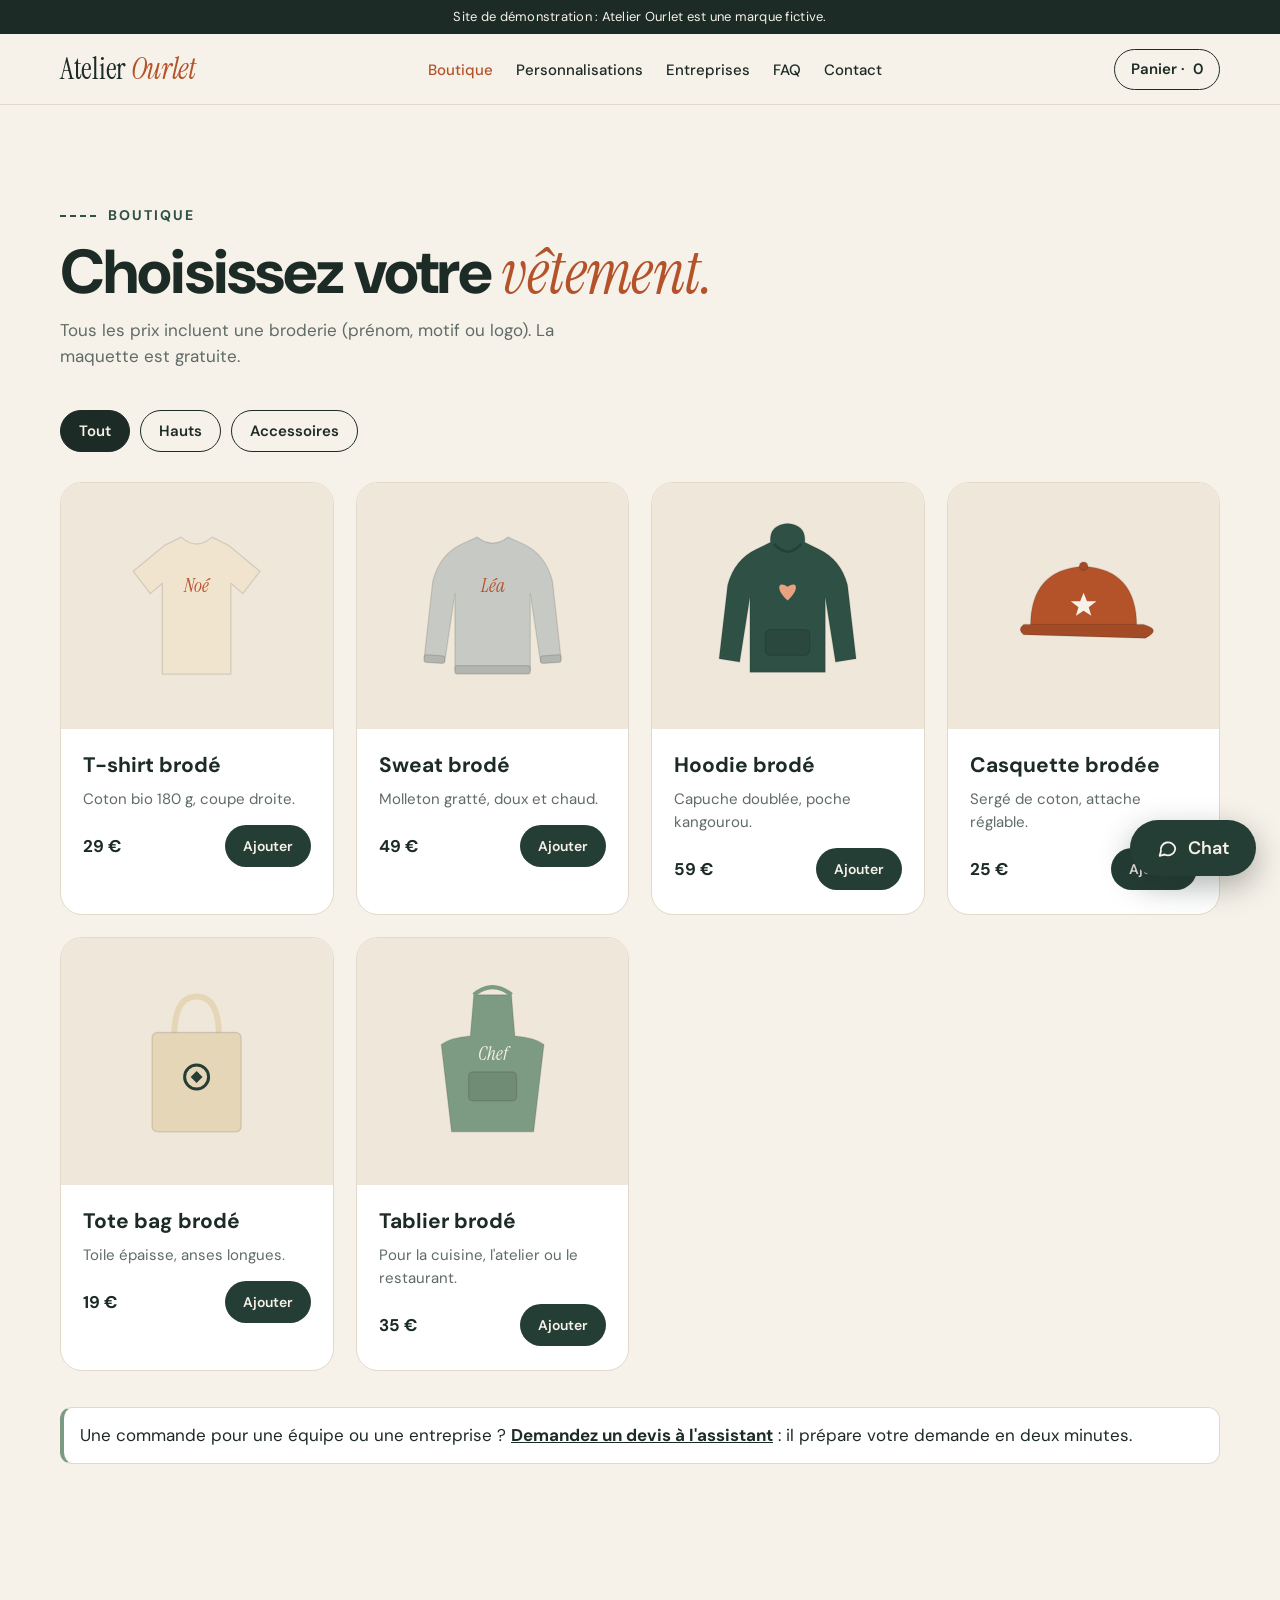
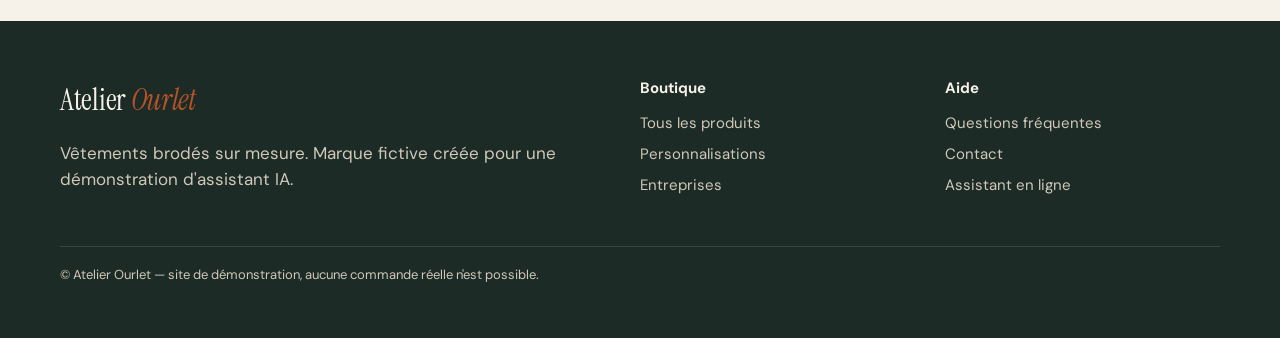
==== boutique.html @ b1e124c6 "Boutique : filtres Hauts/Accessoires réparés ; limite chat portée à 20/min par connexion - [hidden] " ====
<!doctype html>
<html lang="fr">
<head>
  <meta charset="utf-8">
  <meta name="viewport" content="width=device-width, initial-scale=1, viewport-fit=cover">
  <title>Boutique — Atelier Ourlet (démo)</title>
  <link rel="preconnect" href="https://fonts.googleapis.com">
  <link rel="preconnect" href="https://fonts.gstatic.com" crossorigin>
  <link href="https://fonts.googleapis.com/css2?family=DM+Sans:wght@400;500;600;700;800&family=Instrument+Serif:ital@0;1&display=swap" rel="stylesheet">
  <link rel="stylesheet" href="style.css?v=fix-20261122">
  <link rel="stylesheet" href="chat-widget.css?v=resize2-20261122">
  <link rel="stylesheet" href="animations.css">
</head>
<body>
  <div class="demo-bar">Site de démonstration : Atelier Ourlet est une marque fictive.</div>

  <nav class="nav">
    <div class="wrap">
      <a class="logo" href="index.html">Atelier <em>Ourlet</em></a>
      <ul>
        <li><a href="boutique.html" aria-current="page">Boutique</a></li>
        <li><a href="personnalisations.html">Personnalisations</a></li>
        <li><a href="entreprises.html">Entreprises</a></li>
        <li><a href="faq.html">FAQ</a></li>
        <li><a href="contact.html">Contact</a></li>
      </ul>
      <a class="cart" href="boutique.html">Panier · <span id="cart-count">0</span></a>
    </div>
  </nav>

  <main>
    <section>
      <div class="wrap">
        <div class="section-head">
          <div>
            <p class="eyebrow">Boutique</p>
            <h2>Choisissez votre <em>vêtement.</em></h2>
            <p class="lead">Tous les prix incluent une broderie (prénom, motif ou logo). La maquette est gratuite.</p>
          </div>
        </div>

        <div class="filters" role="group" aria-label="Filtrer les produits">
          <button type="button" aria-pressed="true" data-filter="all">Tout</button>
          <button type="button" aria-pressed="false" data-filter="haut">Hauts</button>
          <button type="button" aria-pressed="false" data-filter="accessoire">Accessoires</button>
        </div>

        <div class="grid" id="products">
          <article class="card" data-cat="haut">
            <div class="art"><div class="g" data-type="tshirt" data-color="#f0e4cf" data-motif="Noé"></div></div>
            <div class="body"><h3>T-shirt brodé</h3><p>Coton bio 180 g, coupe droite.</p><div class="price"><span>29 €</span><button class="btn btn-dark add" style="padding:10px 16px;font-size:14px" type="button">Ajouter</button></div></div>
          </article>
          <article class="card" data-cat="haut">
            <div class="art"><div class="g" data-type="sweat" data-color="#c7c9c4" data-motif="Léa"></div></div>
            <div class="body"><h3>Sweat brodé</h3><p>Molleton gratté, doux et chaud.</p><div class="price"><span>49 €</span><button class="btn btn-dark add" style="padding:10px 16px;font-size:14px" type="button">Ajouter</button></div></div>
          </article>
          <article class="card" data-cat="haut">
            <div class="art"><div class="g" data-type="hoodie" data-color="#2f5045" data-motif="♥" data-thread="#e9a27f"></div></div>
            <div class="body"><h3>Hoodie brodé</h3><p>Capuche doublée, poche kangourou.</p><div class="price"><span>59 €</span><button class="btn btn-dark add" style="padding:10px 16px;font-size:14px" type="button">Ajouter</button></div></div>
          </article>
          <article class="card" data-cat="accessoire">
            <div class="art"><div class="g" data-type="cap" data-color="#b4532a" data-motif="★" data-thread="#f6f1e9"></div></div>
            <div class="body"><h3>Casquette brodée</h3><p>Sergé de coton, attache réglable.</p><div class="price"><span>25 €</span><button class="btn btn-dark add" style="padding:10px 16px;font-size:14px" type="button">Ajouter</button></div></div>
          </article>
          <article class="card" data-cat="accessoire">
            <div class="art"><div class="g" data-type="tote" data-color="#e6d6b8" data-motif="logo" data-thread="#243d35"></div></div>
            <div class="body"><h3>Tote bag brodé</h3><p>Toile épaisse, anses longues.</p><div class="price"><span>19 €</span><button class="btn btn-dark add" style="padding:10px 16px;font-size:14px" type="button">Ajouter</button></div></div>
          </article>
          <article class="card" data-cat="accessoire">
            <div class="art"><div class="g" data-type="apron" data-color="#7d9b82" data-motif="Chef" data-thread="#f6f1e9"></div></div>
            <div class="body"><h3>Tablier brodé</h3><p>Pour la cuisine, l'atelier ou le restaurant.</p><div class="price"><span>35 €</span><button class="btn btn-dark add" style="padding:10px 16px;font-size:14px" type="button">Ajouter</button></div></div>
          </article>
        </div>

        <p class="notice" style="margin-top:36px">Une commande pour une équipe ou une entreprise ? <a href="#" data-open-chat><strong>Demandez un devis à l'assistant</strong></a> : il prépare votre demande en deux minutes.</p>
      </div>
    </section>
  </main>

  <footer>
    <div class="wrap">
      <div class="cols">
        <div>
          <a class="logo" href="index.html">Atelier <em>Ourlet</em></a>
          <p>Vêtements brodés sur mesure. Marque fictive créée pour une démonstration d'assistant IA.</p>
        </div>
        <div><h4>Boutique</h4><ul><li><a href="boutique.html">Tous les produits</a></li><li><a href="personnalisations.html">Personnalisations</a></li><li><a href="entreprises.html">Entreprises</a></li></ul></div>
        <div><h4>Aide</h4><ul><li><a href="faq.html">Questions fréquentes</a></li><li><a href="contact.html">Contact</a></li><li><a href="#" data-open-chat>Assistant en ligne</a></li></ul></div>
      </div>
      <p class="small">© Atelier Ourlet — site de démonstration, aucune commande réelle n'est possible.</p>
    </div>
  </footer>

  <script src="garments.js"></script>
  <script src="chat-widget.js?v=limit-20261122"></script>
  <script src="site.js"></script>
  <script>
    // Filtres
    const buttons = document.querySelectorAll('.filters button');
    buttons.forEach(b => b.addEventListener('click', () => {
      buttons.forEach(x => x.setAttribute('aria-pressed', String(x === b)));
      document.querySelectorAll('#products .card').forEach(c => {
        c.hidden = b.dataset.filter !== 'all' && c.dataset.cat !== b.dataset.filter;
      });
    }));
    // Panier (démo)
    let count = 0;
    document.querySelectorAll('.add').forEach(btn => btn.addEventListener('click', () => {
      count++;
      document.getElementById('cart-count').textContent = count;
      btn.textContent = 'Ajouté ✓';
      setTimeout(() => (btn.textContent = 'Ajouter'), 1200);
    }));
  </script>
</body>
</html>
---- style.css ----
:root {
  --cream: #f6f1e9;
  --cream-2: #efe7da;
  --ink: #1d2b26;
  --green: #243d35;
  --green-2: #2f5045;
  --terra: #b4532a;
  --terra-2: #9a4420;
  --sage: #7d9b82;
  --line: #e2d9ca;
  --muted: #5f6b66;
  --radius: 28px;
  --serif: "Instrument Serif", Georgia, "Times New Roman", serif;
  --sans: "DM Sans", system-ui, -apple-system, "Segoe UI", Roboto, sans-serif;
}

* { box-sizing: border-box; }
[hidden] { display: none !important; }
html { scroll-behavior: smooth; }
body {
  margin: 0; background: var(--cream); color: var(--ink);
  font-family: var(--sans); font-size: 17px; line-height: 1.55;
}
img, svg { max-width: 100%; display: block; }
a { color: inherit; }
.wrap { max-width: 1200px; margin: 0 auto; padding-inline: 20px; }

/* Bandeau démo */
.demo-bar {
  background: var(--ink); color: var(--cream); text-align: center;
  font-size: 13px; padding: 7px 16px; letter-spacing: .02em;
}

/* Navigation */
.nav { position: sticky; top: 0; z-index: 50; background: rgba(246,241,233,.92); backdrop-filter: blur(8px); border-bottom: 1px solid var(--line); }
.nav .wrap { display: flex; align-items: center; justify-content: space-between; gap: 20px; height: 70px; }
.logo { font-family: var(--serif); font-size: 30px; text-decoration: none; letter-spacing: -.01em; }
.logo em { color: var(--terra); }
.nav ul { list-style: none; display: flex; gap: 28px; margin: 0; padding: 0; }
.nav ul a { text-decoration: none; font-weight: 500; font-size: 15px; }
.nav ul a:hover, .nav ul a[aria-current="page"] { color: var(--terra); }
.cart { display: inline-flex; align-items: center; gap: 8px; text-decoration: none; font-weight: 600; font-size: 15px; border: 1.5px solid var(--ink); border-radius: 999px; padding: 8px 16px; }
@media (max-width: 760px) { .nav ul { display: none; } }

/* Boutons */
.btn {
  display: inline-flex; align-items: center; gap: 12px; text-decoration: none; cursor: pointer;
  font: 600 17px var(--sans); border-radius: 999px; padding: 18px 30px; border: 2px solid transparent;
  transition: transform .15s ease, background .15s ease;
}
.btn:hover { transform: translateY(-1px); }
.btn-terra { background: var(--terra); color: #fff; }
.btn-terra:hover { background: var(--terra-2); }
.btn-ghost { border-color: currentColor; color: inherit; background: transparent; }
.btn-dark { background: var(--green); color: var(--cream); }
.link-dash { font-weight: 600; text-decoration: none; border-bottom: 2px dotted currentColor; padding-bottom: 2px; }

/* Hero */
.hero { margin-top: 20px; }
.hero-card {
  position: relative; overflow: hidden; border-radius: var(--radius);
  background: radial-gradient(circle at 78% 40%, #3b6153 0%, var(--green) 55%, #18291f 100%);
  color: var(--cream); display: grid; grid-template-columns: 1.2fr .8fr; align-items: center; gap: 24px;
  padding: clamp(36px, 6vw, 80px);
}
.hero h1 { font-size: clamp(40px, 6vw, 76px); line-height: .98; margin: 0; letter-spacing: -.03em; font-weight: 800; }
.hero h1 em { display: block; font-family: var(--serif); font-weight: 400; font-style: italic; letter-spacing: -.01em; font-size: 1.12em; color: #f2e6d3; }
.stitch { height: 4px; width: min(380px, 70%); margin: 22px 0 26px; background: repeating-linear-gradient(90deg, var(--sage) 0 18px, transparent 18px 28px); border-radius: 2px; }
.hero p { font-size: clamp(17px, 1.6vw, 21px); max-width: 520px; margin: 0 0 32px; color: #e9e2d6; }
.hero .actions { display: flex; flex-wrap: wrap; gap: 14px; margin-bottom: 26px; }
.hero-art { position: relative; aspect-ratio: 1; }
.hero-art .g { position: absolute; filter: drop-shadow(0 20px 30px rgba(0,0,0,.35)); }
.hero-art .g1 { inset: 4% 10% 14% 6%; }
.hero-art .g2 { width: 44%; right: -2%; bottom: 2%; transform: rotate(8deg); }
@media (max-width: 860px) { .hero-card { grid-template-columns: 1fr; } .hero-art { max-width: 360px; } }

.trust { display: flex; flex-wrap: wrap; justify-content: center; gap: 14px 44px; padding: 34px 0 10px; font-weight: 600; font-size: 18px; }
.trust span::before { content: ""; display: inline-block; width: 9px; height: 9px; border-radius: 50%; background: var(--sage); margin-right: 12px; vertical-align: middle; }

/* Sections */
section { padding-block: clamp(56px, 8vw, 100px); }
.eyebrow { font-size: 14px; letter-spacing: .14em; text-transform: uppercase; color: var(--green-2); font-weight: 700; display: flex; align-items: center; gap: 12px; margin: 0 0 14px; }
.eyebrow::before { content: ""; width: 36px; border-top: 2px dashed var(--green-2); }
h2 { font-size: clamp(34px, 5vw, 62px); line-height: 1; letter-spacing: -.03em; margin: 0; font-weight: 800; }
h2 em { font-family: var(--serif); font-weight: 400; font-style: italic; color: var(--terra); letter-spacing: -.01em; }
.section-head { display: flex; flex-wrap: wrap; align-items: end; justify-content: space-between; gap: 20px; margin-bottom: 40px; }
.lead { color: var(--muted); max-width: 560px; margin: 14px 0 0; }

/* Cartes */
.grid { display: grid; gap: 22px; grid-template-columns: repeat(auto-fill, minmax(250px, 1fr)); }
.card { background: #fff; border: 1px solid var(--line); border-radius: 22px; overflow: hidden; display: flex; flex-direction: column; transition: transform .2s ease, box-shadow .2s ease; }
.card:hover { transform: translateY(-4px); box-shadow: 0 18px 40px rgba(29,43,38,.1); }
.card .art { background: var(--cream-2); padding: 26px; aspect-ratio: 1.1; display: grid; place-items: center; }
.card .art .g { width: 78%; }
.card .body { padding: 20px 22px 24px; }
.card h3 { margin: 0 0 6px; font-size: 21px; }
.card p { margin: 0; color: var(--muted); font-size: 15px; }
.card .price { margin-top: 14px; display: flex; justify-content: space-between; align-items: center; font-weight: 700; }
.tag { font-size: 12px; font-weight: 700; background: var(--cream-2); border-radius: 999px; padding: 5px 11px; color: var(--green-2); }

/* Étapes */
.steps { display: grid; gap: 22px; grid-template-columns: repeat(auto-fit, minmax(240px, 1fr)); counter-reset: s; }
.step { border-top: 2px dashed var(--ink); padding-top: 22px; }
.step::before { counter-increment: s; content: "0" counter(s); font-family: var(--serif); font-style: italic; font-size: 46px; color: var(--terra); display: block; line-height: 1; margin-bottom: 12px; }
.step h3 { margin: 0 0 8px; font-size: 22px; }
.step p { margin: 0; color: var(--muted); }

/* Bloc entreprises */
.pro { background: var(--green); color: var(--cream); border-radius: var(--radius); padding: clamp(32px, 5vw, 64px); display: grid; grid-template-columns: 1fr 1fr; gap: 40px; align-items: center; }
.pro h2 { color: var(--cream); }
.pro h2 em { color: #e9a27f; }
.pro p { color: #ddd5c7; }
.pro .eyebrow { color: #b9cfbd; }
.pro .eyebrow::before { border-color: #b9cfbd; }
.table-wrap { overflow-x: auto; }
table.tiers { width: 100%; border-collapse: collapse; font-size: 16px; }
.tiers th, .tiers td { text-align: left; padding: 14px 10px; border-bottom: 1px solid rgba(246,241,233,.18); }
.tiers th { font-size: 13px; text-transform: uppercase; letter-spacing: .1em; color: #b9cfbd; }
.tiers td:last-child { font-weight: 700; }
@media (max-width: 860px) { .pro { grid-template-columns: 1fr; } }

/* FAQ */
.faq { max-width: 860px; }
.faq details { border-bottom: 1px solid var(--line); padding: 20px 0; }
.faq summary { cursor: pointer; font-weight: 700; font-size: 19px; list-style: none; display: flex; justify-content: space-between; gap: 16px; }
.faq summary::after { content: "+"; font-size: 26px; line-height: 1; color: var(--terra); }
.faq details[open] summary::after { content: "–"; }
.faq p { color: var(--muted); margin: 12px 0 0; }

/* Formulaire */
.form { display: grid; gap: 16px; max-width: 640px; }
.form label { display: grid; gap: 6px; font-weight: 600; font-size: 15px; }
.form input, .form select, .form textarea {
  font: 16px var(--sans); padding: 14px 16px; border-radius: 14px; border: 1.5px solid var(--line); background: #fff; color: var(--ink);
}
.form input:focus, .form select:focus, .form textarea:focus { outline: none; border-color: var(--green-2); }
.form .row { display: grid; grid-template-columns: 1fr 1fr; gap: 16px; }
@media (max-width: 600px) { .form .row { grid-template-columns: 1fr; } }
.notice { background: #fff; border: 1px solid var(--line); border-left: 4px solid var(--sage); border-radius: 12px; padding: 14px 16px; }

/* Filtres boutique */
.filters { display: flex; flex-wrap: wrap; gap: 10px; margin-bottom: 30px; }
.filters button { font: 600 15px var(--sans); padding: 10px 18px; border-radius: 999px; border: 1.5px solid var(--ink); background: transparent; color: var(--ink); cursor: pointer; }
.filters button[aria-pressed="true"] { background: var(--ink); color: var(--cream); }

/* Footer */
footer { background: var(--ink); color: #cfc8bb; padding-block: 56px 40px; margin-top: 40px; }
footer .cols { display: grid; gap: 30px; grid-template-columns: 2fr 1fr 1fr; }
footer .logo { color: var(--cream); }
footer h4 { color: var(--cream); margin: 0 0 12px; font-size: 15px; }
footer ul { list-style: none; padding: 0; margin: 0; display: grid; gap: 8px; font-size: 15px; }
footer a { text-decoration: none; }
footer a:hover { color: var(--cream); }
footer .small { font-size: 13px; margin-top: 36px; border-top: 1px solid rgba(255,255,255,.12); padding-top: 18px; }
@media (max-width: 700px) { footer .cols { grid-template-columns: 1fr; } }
---- chat-widget.css ----
/* Bulle de chat — démo */
.cw-launcher {
  position: fixed; right: 24px; bottom: calc(24px + env(safe-area-inset-bottom, 0px)); z-index: 1000;
  display: inline-flex; align-items: center; gap: 10px;
  background: #243d35; color: #f6f1e9; border: 0; border-radius: 999px;
  padding: 16px 26px; font: 600 18px "DM Sans", system-ui, sans-serif; cursor: pointer;
  box-shadow: 0 10px 30px rgba(29,43,38,.35); transition: transform .15s ease, opacity .2s ease;
}
.cw-launcher:hover { transform: translateY(-2px); }
.cw-launcher:focus-visible { outline: 3px solid #b4532a; outline-offset: 3px; }
.cw-launcher svg { width: 22px; height: 22px; }
.cw-launcher.cw-hidden { opacity: 0; pointer-events: none; transform: scale(.9); }

.cw-panel {
  position: fixed; right: 24px; bottom: calc(24px + env(safe-area-inset-bottom, 0px)); z-index: 1001;
  width: min(420px, calc(100vw - 32px)); height: min(600px, calc(100vh - 48px));
  background: #f6f1e9; color: #1d2b26; border-radius: 28px;
  box-shadow: 0 24px 70px rgba(29,43,38,.28), 0 0 0 1px rgba(29,43,38,.06);
  display: flex; flex-direction: column; overflow: hidden;
  font-family: "DM Sans", system-ui, sans-serif;
  transform-origin: bottom right; transition: transform .22s ease, opacity .22s ease, width .22s ease, height .22s ease;
}
.cw-panel[hidden] { display: flex !important; opacity: 0; transform: scale(.92) translateY(10px); pointer-events: none; visibility: hidden; }
.cw-panel.cw-big { width: min(720px, calc(100vw - 32px)); height: calc(100vh - 48px); }

.cw-head { display: flex; align-items: center; justify-content: space-between; padding: 16px 16px 6px 18px; }
.cw-brand { background: #1d2b26; color: #f6f1e9; border-radius: 999px; padding: 9px 18px; font-weight: 600; font-size: 15px; }
.cw-tools { display: flex; gap: 10px; }
.cw-tools button {
  width: 40px; height: 40px; border-radius: 50%; border: 0; background: #fff; color: #1d2b26; cursor: pointer;
  display: grid; place-items: center; box-shadow: 0 2px 8px rgba(29,43,38,.12);
}
.cw-tools button:hover { background: #efe7da; }
.cw-tools svg { width: 18px; height: 18px; }

.cw-body { flex: 1; overflow-y: auto; padding: 10px 20px 8px; display: flex; flex-direction: column; gap: 10px; }

.cw-welcome { display: grid; grid-template-columns: 1fr 132px; gap: 8px; align-items: center; min-height: 190px; }
.cw-welcome p { margin: 0 0 12px; font-size: 16px; line-height: 1.5; }
.cw-polaroids { position: relative; height: 180px; }
.cw-pol { position: absolute; width: 92px; background: #fff; padding: 6px 6px 8px; border-radius: 6px; box-shadow: 0 6px 18px rgba(0,0,0,.14); text-align: center; font-size: 10.5px; line-height: 1.2; }
.cw-pol .g { background: #efe7da; border-radius: 3px; padding: 6px; margin-bottom: 5px; }
.cw-pol.p1 { left: 0; top: 0; transform: rotate(-3deg); z-index: 2; }
.cw-pol.p2 { right: -6px; top: 40px; transform: rotate(7deg); }

.cw-msg { max-width: 86%; padding: 11px 15px; border-radius: 18px; font-size: 15px; line-height: 1.45; white-space: pre-wrap; word-wrap: break-word; }
.cw-bot { background: #fff; align-self: flex-start; border-bottom-left-radius: 6px; }
.cw-user { background: #243d35; color: #f6f1e9; align-self: flex-end; border-bottom-right-radius: 6px; }
.cw-summary { align-self: stretch; max-width: 100%; background: #fff; border: 1.5px dashed #7d9b82; border-radius: 16px; padding: 14px 16px; font-size: 14px; }
.cw-summary strong { display: block; margin-bottom: 8px; color: #243d35; letter-spacing: .06em; font-size: 12px; text-transform: uppercase; }
.cw-summary dl { margin: 0; display: grid; grid-template-columns: auto 1fr; gap: 4px 12px; }
.cw-summary dt { color: #5f6b66; }
.cw-summary dd { margin: 0; font-weight: 600; }
.cw-typing { display: inline-flex; gap: 4px; }
.cw-typing i { width: 7px; height: 7px; border-radius: 50%; background: #7d9b82; animation: cw-b 1s infinite ease-in-out; }
.cw-typing i:nth-child(2) { animation-delay: .15s; } .cw-typing i:nth-child(3) { animation-delay: .3s; }
@keyframes cw-b { 0%, 80%, 100% { opacity: .3; transform: translateY(0); } 40% { opacity: 1; transform: translateY(-3px); } }

.cw-legal { font-size: 11.5px; color: #8a918d; padding: 0 22px 12px; line-height: 1.4; text-align: center; }
.cw-chips { display: flex; gap: 8px; overflow-x: auto; padding: 4px 16px 10px; scrollbar-width: none; }
.cw-chips::-webkit-scrollbar { display: none; }
.cw-chips button {
  flex: none; background: transparent; border: 1.5px solid #e2d9ca; border-radius: 999px; padding: 9px 15px;
  font: 600 14px "DM Sans", system-ui, sans-serif; color: #1d2b26; cursor: pointer;
}
.cw-chips button:hover { background: #fff; border-color: #c9bfae; }

.cw-form { display: flex; gap: 8px; align-items: center; margin: 6px 14px 8px; background: #fff; border: 1.5px solid #e2d9ca; border-radius: 999px; padding: 6px 6px 6px 18px; }
.cw-form:focus-within { border-color: #243d35; }
.cw-form input { flex: 1; min-width: 0; border: 0; outline: none; background: transparent; font: 16px "DM Sans", system-ui, sans-serif; color: #1d2b26; padding: 10px 0; }
.cw-form button { width: 42px; height: 42px; border-radius: 50%; border: 0; background: #b4532a; color: #fff; cursor: pointer; display: grid; place-items: center; flex: none; }
.cw-form button:disabled { background: #d8cfc1; cursor: default; }
.cw-form svg { width: 18px; height: 18px; }

@media (max-width: 520px) {
  .cw-launcher { right: 16px; bottom: calc(16px + env(safe-area-inset-bottom, 0px)); }
  .cw-panel, .cw-panel.cw-big { right: 0; bottom: 0; width: 100vw; height: 100dvh; border-radius: 0; }
  .cw-welcome { grid-template-columns: 1fr 110px; }
}

/* Cartes produits affichées dans le chat */
.cw-products { flex: none; display: flex; gap: 10px; overflow-x: auto; padding: 2px 2px 6px; align-self: stretch; scrollbar-width: thin; }
.cw-prod {
  flex: none; width: 124px; background: #fff; border: 1px solid #e2d9ca; border-radius: 16px; padding: 8px 8px 10px;
  text-decoration: none; color: #1d2b26; display: flex; flex-direction: column; gap: 4px;
  transition: transform .15s ease, box-shadow .15s ease;
}
.cw-prod:hover { transform: translateY(-2px); box-shadow: 0 8px 18px rgba(29,43,38,.12); }
.cw-prod .g { background: #efe7da; border-radius: 10px; padding: 8px; aspect-ratio: 1; }
.cw-prod-name { font-size: 13px; font-weight: 600; line-height: 1.25; }
.cw-prod-price { font-size: 13px; color: #b4532a; font-weight: 700; }

/* Boutons de réponse proposés par l'assistant */
.cw-choices { flex: none; display: flex; flex-wrap: wrap; gap: 8px; align-self: stretch; justify-content: flex-end; padding: 2px 0 4px; }
.cw-choices button {
  background: #fff; border: 1.5px solid #243d35; color: #243d35; border-radius: 999px;
  padding: 9px 15px; font: 600 14px "DM Sans", system-ui, sans-serif; cursor: pointer;
  transition: background .15s ease, color .15s ease, transform .15s ease;
  animation: cw-pop .25s ease both;
}
.cw-choices button:nth-child(2) { animation-delay: .05s; }
.cw-choices button:nth-child(3) { animation-delay: .1s; }
.cw-choices button:nth-child(4) { animation-delay: .15s; }
.cw-choices button:hover { background: #243d35; color: #f6f1e9; transform: translateY(-1px); }
.cw-choices button:focus-visible { outline: 3px solid #b4532a; outline-offset: 2px; }
@keyframes cw-pop { from { opacity: 0; transform: translateY(6px); } to { opacity: 1; transform: none; } }
@media (prefers-reduced-motion: reduce) { .cw-choices button { animation: none; } }

/* Redimensionnement à la souris (bords haut / gauche, coin haut-gauche) */
.cw-rz { position: absolute; z-index: 5; touch-action: none; }
.cw-rz-top { top: 0; left: 30px; right: 30px; height: 8px; cursor: ns-resize; }
.cw-rz-left { left: 0; top: 30px; bottom: 30px; width: 8px; cursor: ew-resize; }
.cw-rz-corner { top: 5px; left: 5px; width: 24px; height: 24px; cursor: nwse-resize; }
.cw-rz-corner::after {
  content: ""; position: absolute; top: 5px; left: 5px; width: 9px; height: 9px;
  border-top: 2px solid #c9bfae; border-left: 2px solid #c9bfae; border-top-left-radius: 4px;
  opacity: 0; transition: opacity .15s ease;
}
.cw-panel:hover .cw-rz-corner::after, .cw-panel.cw-resizing .cw-rz-corner::after { opacity: 1; }
.cw-panel.cw-resizing { transition: none; user-select: none; }
@media (max-width: 520px) { .cw-rz { display: none; } .cw-panel { width: 100vw !important; height: 100dvh !important; } }
---- animations.css ----
/* Atelier Ourlet — interactions et mise en page enrichie */
:root { --ease-out: cubic-bezier(.22,1,.36,1); }
body { overflow-x: hidden; }
.nav { transition: box-shadow .3s ease, background .3s ease; }
.nav.scrolled { box-shadow: 0 12px 34px rgba(29,43,38,.09); background: rgba(246,241,233,.98); }
.nav ul { gap: clamp(12px, 1.8vw, 28px); }
.nav ul a { transition: color .2s ease; }
.nav ul a[aria-current=page] { color: var(--terra); }
.btn { transition: transform .3s var(--ease-out), background .25s ease, box-shadow .3s ease; }
.btn:hover { transform: translateY(-3px); box-shadow: 0 10px 20px rgba(29,43,38,.1); }
.btn:active { transform: scale(.98); }
.card { transition: transform .45s var(--ease-out), box-shadow .45s ease; }
.card:hover { transform: translateY(-9px); box-shadow: 0 22px 48px rgba(29,43,38,.13); }
.card .g { transition: transform .65s var(--ease-out); }
.card:hover .g { transform: scale(1.065) rotate(-2deg); }
.hero-card { isolation: isolate; }
.hero-card:after { content:""; position:absolute; inset:0; z-index:-1; pointer-events:none; background:radial-gradient(circle at 75% 30%, rgba(255,255,255,.08), transparent 38%); animation: glowShift 8s ease-in-out infinite alternate; }
.hero-art .g1 { animation: floatGentle 6s ease-in-out infinite; }
.hero-art .g2 { animation: floatCap 5s ease-in-out infinite; }
.hero-card h1, .hero-card p, .hero-card .actions, .hero-card .link-dash { animation: riseIn .8s var(--ease-out) both; }
.hero-card p { animation-delay:.12s; }
.hero-card .actions { animation-delay:.22s; }
.hero-card .link-dash { animation-delay:.32s; }
@keyframes riseIn { from { opacity:0; transform:translateY(22px); } to { opacity:1; transform:translateY(0); } }
@keyframes floatGentle { 0%,100% { transform:translateY(0) rotate(-2deg); } 50% { transform:translateY(-14px) rotate(1deg); } }
@keyframes floatCap { 0%,100% { transform:translateY(0) rotate(8deg); } 50% { transform:translateY(-12px) rotate(12deg); } }
@keyframes glowShift { from { opacity:.45; transform:translateX(-3%); } to { opacity:1; transform:translateX(3%); } }
[data-reveal] { opacity:0; transform: translateY(28px); transition: opacity .8s var(--ease-out), transform .8s var(--ease-out); }
[data-reveal].is-visible { opacity:1; transform:translateY(0); }
.inner-hero { padding-block: clamp(65px, 9vw, 118px); background:var(--cream-2); }
.inner-hero-grid { display:grid; grid-template-columns:1.2fr .8fr; align-items:center; gap:clamp(25px,5vw,70px); }
.inner-hero h1 { font-size:clamp(48px,7vw,92px); letter-spacing:-.05em; line-height:.97; margin:0 0 25px; }
.inner-hero h1 em { font-family:var(--serif); font-weight:400; color:var(--terra); }
.inner-hero .lead { font-size:clamp(17px,1.8vw,21px); margin:0 0 28px; }
.inner-hero .actions { display:flex; gap:14px; flex-wrap:wrap; }
.feature-art { display:grid; place-items:center; min-height:360px; border-radius:32px; background:radial-gradient(circle at 50% 40%,#c8d2c2,#96afa0); overflow:hidden; }
.feature-art .g { width:min(78%,390px); filter:drop-shadow(0 28px 23px rgba(30,51,42,.2)); animation:floatGentle 6s ease-in-out infinite; }
.spaced-grid { margin-top:35px; }
.soft-section { background:var(--cream-2); }
.split-feature { display:grid; grid-template-columns:1fr 1fr; gap:clamp(30px,7vw,90px); align-items:center; }
.split-feature .lead { margin-bottom:26px; }
.step-stack { display:grid; gap:12px; }
.step-stack > div { background:#fff; border:1px solid var(--line); border-radius:18px; display:flex; gap:18px; padding:22px 26px; align-items:center; }
.step-stack strong { font-family:var(--serif); font-weight:400; font-style:italic; color:var(--terra); font-size:36px; }
.step-stack span { font-weight:700; }
.cta-banner { display:flex; justify-content:space-between; align-items:center; gap:26px; padding-block:55px; padding-inline:clamp(25px,5vw,65px); background:var(--green); border-radius:28px; color:var(--cream); }
.cta-banner .eyebrow { color:#bad0bd; }
.cta-banner .eyebrow:before { border-color:#bad0bd; }
.cta-banner h2 em { color:#e9a27f; }
.value-grid { display:grid; grid-template-columns:repeat(3,1fr); gap:18px; margin-top:36px; }
.value-grid article { background:#fff; padding:32px; border:1px solid var(--line); border-radius:24px; transition:transform .4s var(--ease-out); }
.value-grid article:hover { transform:translateY(-6px); }
.value-grid article span { color:var(--terra); font-weight:800; }
.value-grid h3 { font-size:23px; line-height:1.2; }
.value-grid p { color:var(--muted); }
.price-surface { background:var(--green); padding:clamp(22px,4vw,45px); color:#fff; border-radius:24px; margin-top:25px; }
.price-surface .tiers th { color:#bad0bd; }
.faq-hero { background:var(--green); color:var(--cream); }
.faq-hero .eyebrow { color:#bed5c2; }
.faq-hero .eyebrow::before { border-color:#bed5c2; }
.faq-hero h1 em { color:#f0b494; }
.faq-hero .lead { color:#e0dfd5; }
.faq-list { margin-top:28px; }
.faq-bottom { margin-top:40px; background:var(--cream-2); padding:30px; border-radius:24px; }
.faq-bottom h3 { font-size:28px; margin:0; }
.faq-bottom p { color:var(--muted); }
.mobile-menu-button { display:none; cursor:pointer; padding:10px 13px; border:1px solid var(--line); border-radius:12px; background:transparent; font:700 15px var(--sans); color:var(--ink); }
.mobile-menu { display:none; }
@media (max-width:950px) {
  .nav .wrap { gap:10px; }
  .nav ul { gap:12px; }
  .nav ul a { font-size:13px; }
  .nav .cart { font-size:13px; padding:7px 12px; }
}
@media (max-width:760px) {
  .nav .wrap { height:65px; }
  .nav .cart { display:none; }
  .mobile-menu-button { display:inline-flex; margin-left:auto; }
  .mobile-menu { display:grid; gap:0; padding:6px 20px 16px; background:var(--cream); border-bottom:1px solid var(--line); }
  .mobile-menu[hidden] { display:none; }
  .mobile-menu a { display:block; padding:12px 6px; text-decoration:none; font-weight:600; border-bottom:1px solid var(--line); }
  .mobile-menu a[aria-current=page] { color:var(--terra); }
  .inner-hero-grid,.split-feature { grid-template-columns:1fr; }
  .inner-hero { padding-block:65px; }
  .feature-art { min-height:260px; }
  .value-grid { grid-template-columns:1fr; }
  .cta-banner { flex-direction:column; align-items:flex-start; }
}
@media (prefers-reduced-motion: reduce) {
  *,*::before,*::after { animation-duration:.01ms!important; animation-iteration-count:1!important; scroll-behavior:auto!important; transition-duration:.01ms!important; }
  [data-reveal] { opacity:1; transform:none; }
}

/* Contact layout and Lyon map */
.contact-section {padding-top:clamp(60px,7vw,100px);padding-bottom:clamp(70px,8vw,110px);}
.contact-intro {margin-bottom:35px;max-width:800px;}
.contact-intro h1 {font-size:clamp(42px,6vw,78px);line-height:1.08;letter-spacing:-.04em;margin:0 0 18px;}
.contact-intro h1 em,.contact-card h2 em,.contact-map-card h2 em {font-family:var(--serif);font-weight:400;color:var(--terra);}
.contact-intro .lead {font-size:clamp(17px,1.7vw,20px);max-width:680px;}
.contact-layout {display:grid;grid-template-columns:minmax(0,1.2fr) minmax(320px,.8fr);gap:24px;align-items:stretch;}
.contact-card,.contact-map-card {min-width:0;padding:clamp(24px,3.2vw,42px);background:#fff;border:1px solid var(--line);border-radius:26px;}
.contact-card h2,.contact-map-card h2 {font-size:clamp(28px,3vw,42px);line-height:1.1;margin:0 0 25px;}
.contact-card .form {max-width:none;}
.contact-card .form input,.contact-card .form select,.contact-card .form textarea {min-width:0;width:100%;}
.contact-card .form :is(input,select,textarea):focus {border-color:var(--terra);box-shadow:0 0 0 4px rgba(180,83,42,.12);outline:none;}
.contact-card .form textarea {resize:vertical;}
.contact-card .form button {justify-self:start;}
.contact-map-card {display:flex;flex-direction:column;gap:15px;}
.contact-map-header p:not(.eyebrow) {margin-top:0;color:var(--muted);}
.contact-map-frame {width:100%;min-height:330px;flex:1;border:0;border-radius:17px;background:var(--cream-2);}
.map-link {font-weight:700;color:var(--terra);text-decoration:none;}
.map-link:hover {text-decoration:underline;}
.map-disclaimer {font-size:13px;color:var(--muted);margin:0;}
/* Hover buttons, with a soft light sweep */
.btn,.filters button,.mobile-menu-button {position:relative;isolation:isolate;overflow:hidden;}
.btn::before,.filters button::before,.mobile-menu-button::before {
 content:"";position:absolute;inset:0;border-radius:inherit;z-index:-1;
 background:linear-gradient(110deg,transparent 10%,rgba(255,255,255,.24) 48%,transparent 77%);
 transform:translateX(-140%) skewX(-15deg);transition:transform .75s cubic-bezier(.18,.73,.23,1);
}
.btn:hover::before,.filters button:hover::before,.mobile-menu-button:hover::before {transform:translateX(140%) skewX(-15deg);}
.btn:focus-visible,.filters button:focus-visible,.mobile-menu-button:focus-visible {outline:3px solid var(--terra);outline-offset:4px;}
@media(max-width:900px){.contact-layout{grid-template-columns:1fr;}.contact-map-frame{min-height:320px;}}
@media(max-width:600px){.contact-section{padding-top:48px;}.contact-card,.contact-map-card{padding:22px;}.contact-intro{margin-bottom:25px;}}
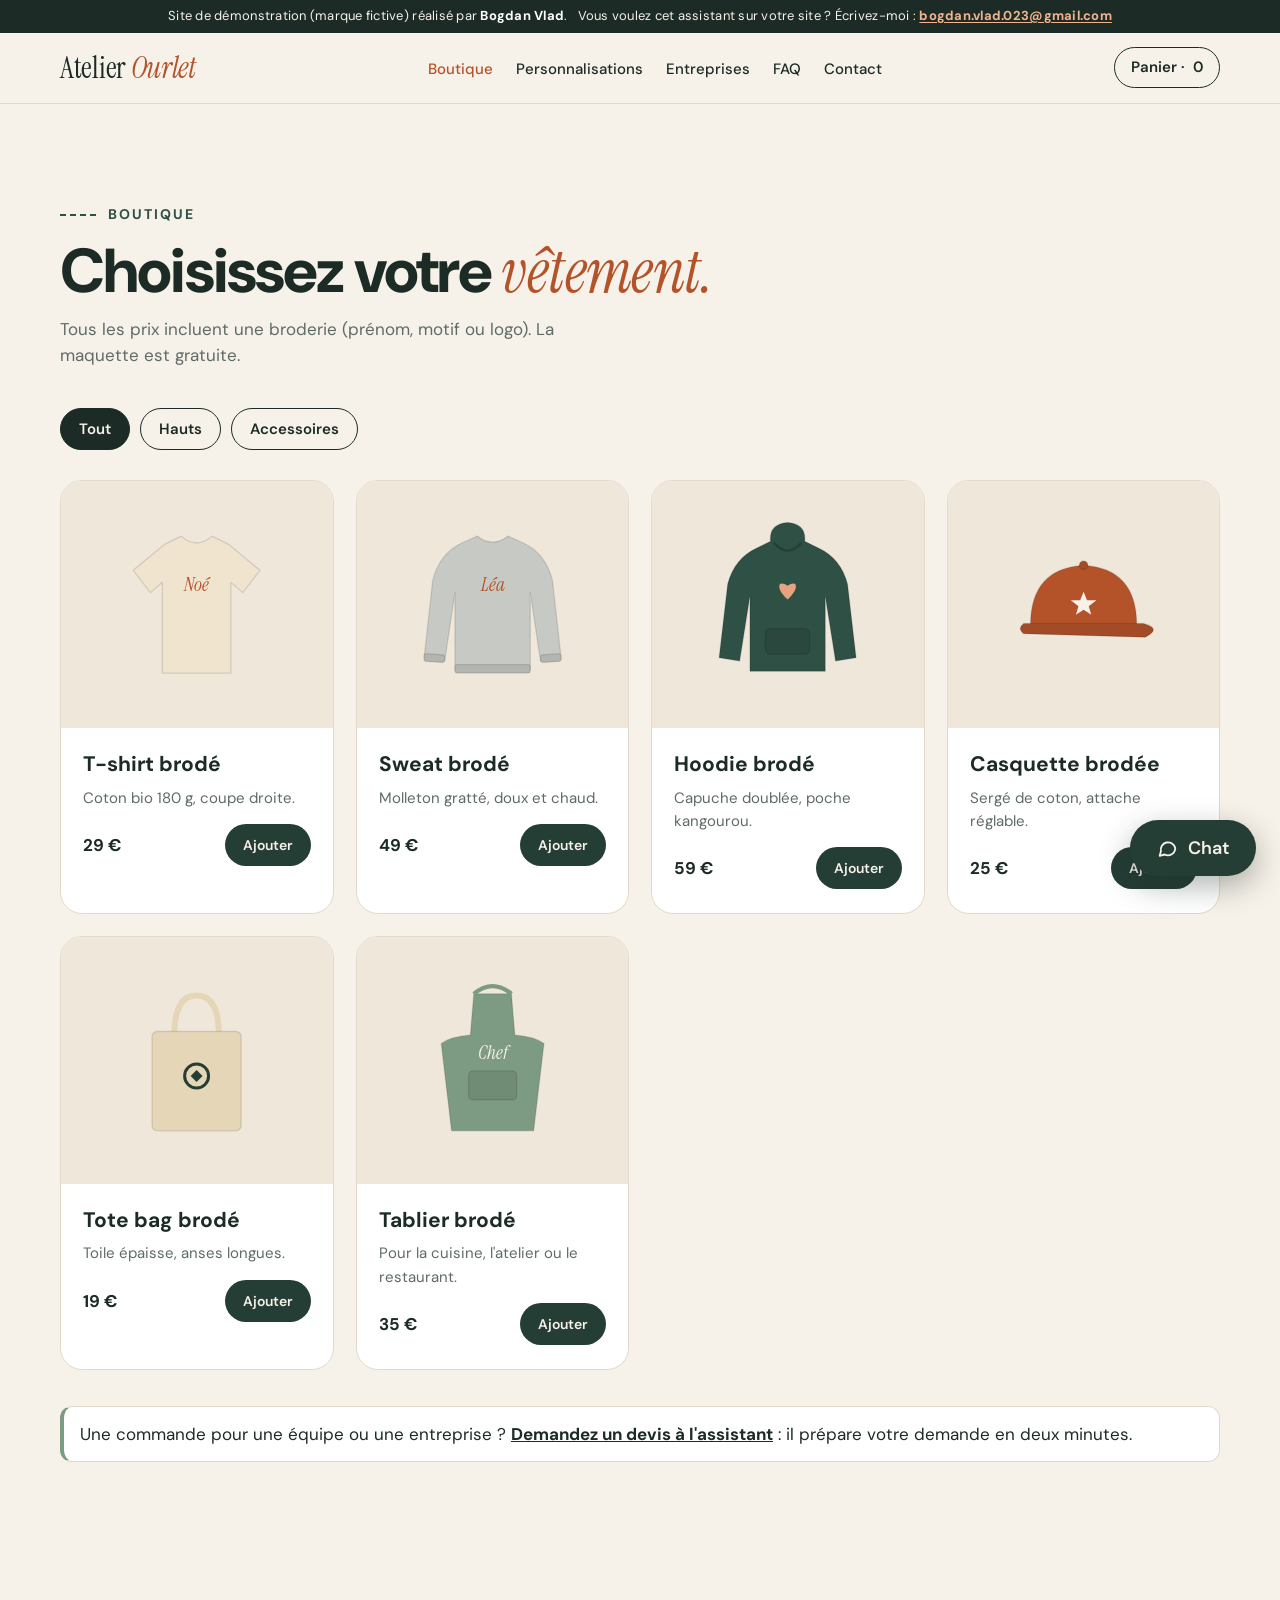
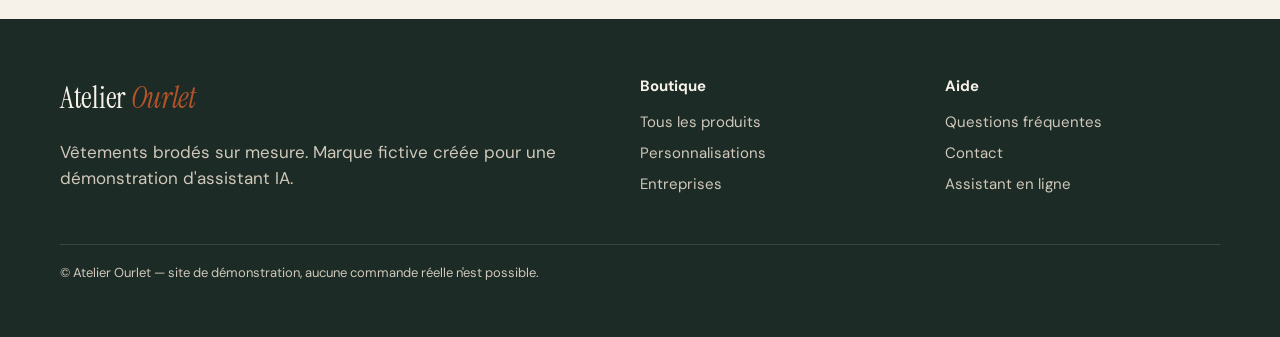
==== commit adc893fe: "Bandeau « réalisé par Bogdan Vlad » avec contact sur toutes les pages Co-Authored-By: Claude Opus 5." ====
--- a/boutique.html
+++ b/boutique.html
@@ -7,12 +7,12 @@
   <link rel="preconnect" href="https://fonts.googleapis.com">
   <link rel="preconnect" href="https://fonts.gstatic.com" crossorigin>
   <link href="https://fonts.googleapis.com/css2?family=DM+Sans:wght@400;500;600;700;800&family=Instrument+Serif:ital@0;1&display=swap" rel="stylesheet">
-  <link rel="stylesheet" href="style.css?v=fix-20261122">
-  <link rel="stylesheet" href="chat-widget.css?v=resize2-20261122">
+  <link rel="stylesheet" href="style.css?v=contact-20261122">
+  <link rel="stylesheet" href="chat-widget.css?v=devis-20261122">
   <link rel="stylesheet" href="animations.css">
 </head>
 <body>
-  <div class="demo-bar">Site de démonstration : Atelier Ourlet est une marque fictive.</div>
+  <div class="demo-bar"><span>Site de démonstration (marque fictive) réalisé par <strong>Bogdan Vlad</strong>.</span> <span>Vous voulez cet assistant sur votre site ? Écrivez-moi : <a href="mailto:bogdan.vlad.023@gmail.com?subject=Assistant%20IA%20pour%20mon%20site">bogdan.vlad.023@gmail.com</a></span></div>
 
   <nav class="nav">
     <div class="wrap">
@@ -92,7 +92,7 @@
   </footer>
 
   <script src="garments.js"></script>
-  <script src="chat-widget.js?v=limit-20261122"></script>
+  <script src="chat-widget.js?v=devis-20261122"></script>
   <script src="site.js"></script>
   <script>
     // Filtres
--- a/style.css
+++ b/style.css
@@ -30,6 +30,11 @@
   background: var(--ink); color: var(--cream); text-align: center;
   font-size: 13px; padding: 7px 16px; letter-spacing: .02em;
 }
+.demo-bar { display: flex; flex-wrap: wrap; justify-content: center; gap: 2px 10px; line-height: 1.45; }
+.demo-bar strong { color: #fff; }
+.demo-bar a { color: #f2b48f; font-weight: 700; text-decoration: underline; text-underline-offset: 2px; overflow-wrap: anywhere; }
+.demo-bar a:hover { color: #fff; }
+
 
 /* Navigation */
 .nav { position: sticky; top: 0; z-index: 50; background: rgba(246,241,233,.92); backdrop-filter: blur(8px); border-bottom: 1px solid var(--line); }
--- a/chat-widget.css
+++ b/chat-widget.css
@@ -91,7 +91,7 @@
 .cw-prod-price { font-size: 13px; color: #b4532a; font-weight: 700; }
 
 /* Boutons de réponse proposés par l'assistant */
-.cw-choices { flex: none; display: flex; flex-wrap: wrap; gap: 8px; align-self: stretch; justify-content: flex-end; padding: 2px 0 4px; }
+.cw-choices { flex: none; display: flex; flex-wrap: wrap; gap: 8px; align-self: stretch; justify-content: center; padding: 2px 0 4px; }
 .cw-choices button {
   background: #fff; border: 1.5px solid #243d35; color: #243d35; border-radius: 999px;
   padding: 9px 15px; font: 600 14px "DM Sans", system-ui, sans-serif; cursor: pointer;
@@ -119,3 +119,24 @@
 .cw-panel:hover .cw-rz-corner::after, .cw-panel.cw-resizing .cw-rz-corner::after { opacity: 1; }
 .cw-panel.cw-resizing { transition: none; user-select: none; }
 @media (max-width: 520px) { .cw-rz { display: none; } .cw-panel { width: 100vw !important; height: 100dvh !important; } }
+
+/* Récapitulatif : ce que reçoit l'atelier */
+.cw-devis-label { flex: none; align-self: stretch; text-align: center; font-size: 12.5px; font-weight: 600; color: #5f6b66; margin-top: 4px; }
+.cw-devis {
+  flex: none; align-self: stretch; background: #fff; border: 1px solid #e2d9ca; border-top: 4px solid #b4532a;
+  border-radius: 16px; padding: 14px 16px 12px; box-shadow: 0 10px 26px rgba(29,43,38,.1);
+  animation: cw-pop .35s ease both;
+}
+.cw-devis-top { display: flex; justify-content: space-between; align-items: center; gap: 10px; font-size: 12px; color: #8a918d; }
+.cw-devis-from { display: inline-flex; align-items: center; gap: 6px; font-weight: 600; color: #5f6b66; }
+.cw-devis-from svg { width: 15px; height: 15px; }
+.cw-devis-title { font-weight: 800; font-size: 17px; margin-top: 8px; color: #1d2b26; }
+.cw-devis-sub { font-size: 12.5px; color: #7d9b82; font-weight: 600; margin-bottom: 10px; }
+.cw-devis dl { margin: 0; display: grid; grid-template-columns: auto 1fr; gap: 6px 14px; font-size: 14px; border-top: 1px dashed #e2d9ca; padding-top: 10px; }
+.cw-devis dt { color: #5f6b66; }
+.cw-devis dd { margin: 0; font-weight: 600; color: #1d2b26; overflow-wrap: anywhere; }
+.cw-devis dt.cw-devis-total, .cw-devis dd.cw-devis-total { border-top: 1px solid #efe7da; padding-top: 6px; }
+.cw-devis dd.cw-devis-total { color: #b4532a; font-weight: 800; }
+.cw-devis-foot { display: flex; flex-wrap: wrap; align-items: center; gap: 8px; margin-top: 12px; font-size: 11.5px; color: #8a918d; }
+.cw-devis-pill { background: #243d35; color: #f6f1e9; border-radius: 999px; padding: 3px 10px; font-weight: 700; font-size: 11.5px; }
+@media (prefers-reduced-motion: reduce) { .cw-devis { animation: none; } }
